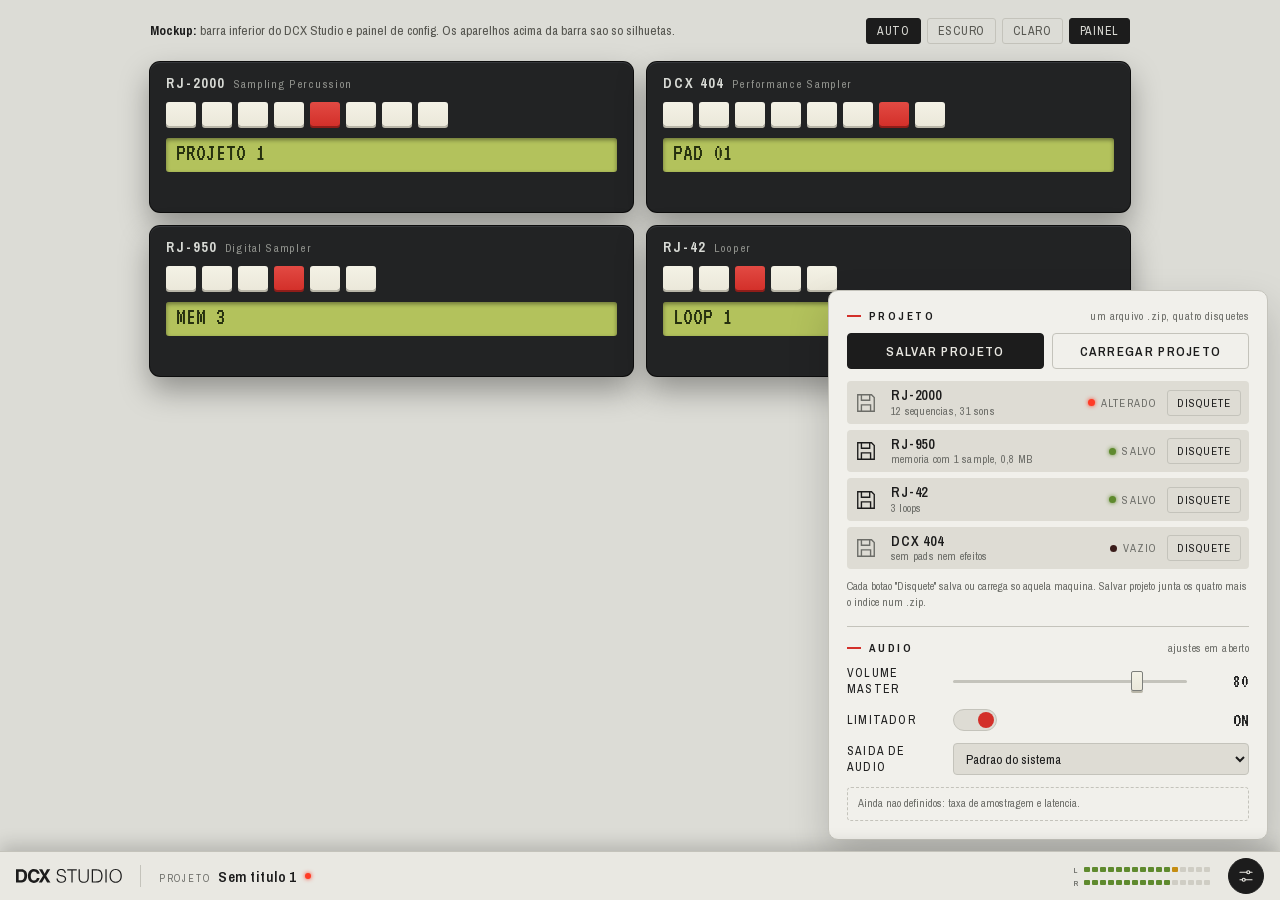
==== studio-barra/mockup.html @ 4e8f0595 "Mockups: DCX 404 v4, RJ-45 e barra do Studio (CSS pelo Pages), logos provisorias Co-Authored-By: Cla" ====
<!DOCTYPE html>
<html lang="pt-BR">
<head>
<meta charset="UTF-8">
<meta name="viewport" content="width=device-width, initial-scale=1">
<title>DCX Studio, barra inferior (mockup)</title>
<!--
  Mockup da barra inferior do DCX Studio (GPL-3.0): logo, nome do projeto, VU meter discreto e
  engrenagem de config. O painel de config tem Projeto (Salvar, Carregar e os 4 disquetes) e
  Audio (ajustes ainda em aberto). Autocontido: fontes em ./fonts, logo embutida, nada de ../../rj-*.
  Espirito Braun dos anos 60: poucos elementos, alinhados, um acento so (o vermelho da casa).
  Ganchos para a etapa 2:
    - data-ctrl="projeto-nome" | "vu" | "config" | "salvar" | "carregar" | "master" | "limitador" | "saida";
    - cada disquete: [data-disk="rj2000|rj950|rj42|dcx404"] com data-state="salvo|alterado|vazio";
    - painel aberto: .cfg.open ; tema do Studio: html[data-theme="dark|light"] (sem atributo = segue o sistema).
-->
<style>
@font-face { font-family: "Archivo Narrow"; font-weight: 400 700; font-display: swap;
  src: url("fonts/archivo-narrow-latin-ext.woff2") format("woff2");
  unicode-range: U+0100-02BA, U+02BD-02C5, U+02C7-02CC, U+02CE-02D7, U+02DD-02FF, U+0304, U+0308, U+0329, U+1D00-1DBF, U+1E00-1E9F, U+1EF2-1EFF, U+2020, U+20A0-20AB, U+20AD-20C4, U+2113, U+2C60-2C7F, U+A720-A7FF; }
@font-face { font-family: "Archivo Narrow"; font-weight: 400 700; font-display: swap;
  src: url("fonts/archivo-narrow-latin.woff2") format("woff2");
  unicode-range: U+0000-00FF, U+0131, U+0152-0153, U+02BB-02BC, U+02C6, U+02DA, U+02DC, U+0304, U+0308, U+0329, U+2000-206F, U+20AC, U+2122, U+2191, U+2193, U+2212, U+2215, U+FEFF, U+FFFD; }
@font-face { font-family: "VT323"; font-weight: 400; font-display: swap;
  src: url("fonts/vt323-latin.woff2") format("woff2");
  unicode-range: U+0000-00FF, U+0131, U+0152-0153, U+02BB-02BC, U+02C6, U+02DA, U+02DC, U+0304, U+0308, U+0329, U+2000-206F, U+20AC, U+2122, U+2191, U+2193, U+2212, U+2215, U+FEFF, U+FFFD; }

/* tokens do Studio (mesmos valores do base.css), mais os da barra, claro e escuro */
:root {
  --page: #2a2a29; --page-ink: #9a9a94; --ink: #d9d9d3; --ink-dim: #a3a39d; --rule: #4b8ad0;
  --key: #ebe8da; --key-red: #d3302a; --led-off: #3a1c1a; --led-on: #ff3b26;
  --lcd-glass: #b3c25c; --lcd-ink: #26300f;
  --rack-face: #222324; --rack-ink: #d8dad5; --rack-block: #121314;
  --font: "Archivo Narrow", "Helvetica Neue", Arial, sans-serif; --lcd-font: "VT323", "Courier New", monospace;
  --bar: #1b1c1d; --bar-ink: #d8dad5; --bar-dim: #8d8f8a; --bar-line: #34363a; --bar-shadow: rgba(0,0,0,.5);
  --panel: #232425; --field: #141516; --seg-off: #2e3032; --seg-ok: #8fae5a; --seg-hot: #d9a53a; --seg-clip: #d3302a;
}
@media (prefers-color-scheme: light) {
  :root:not([data-theme="dark"]) {
    --page: #dcdcd6; --page-ink: #55554f; --ink: #1c1c1c; --ink-dim: #55554f;
    --bar: #e9e8e2; --bar-ink: #1c1c1c; --bar-dim: #6c6d68; --bar-line: #c4c3bb; --bar-shadow: rgba(0,0,0,.18);
    --panel: #f1f0eb; --field: #dedcd4; --seg-off: #cfcdc4; --seg-ok: #5f8a2e; --seg-hot: #c58d12;
  }
}
:root[data-theme="light"] {
  --page: #dcdcd6; --page-ink: #55554f; --ink: #1c1c1c; --ink-dim: #55554f;
  --bar: #e9e8e2; --bar-ink: #1c1c1c; --bar-dim: #6c6d68; --bar-line: #c4c3bb; --bar-shadow: rgba(0,0,0,.18);
  --panel: #f1f0eb; --field: #dedcd4; --seg-off: #cfcdc4; --seg-ok: #5f8a2e; --seg-hot: #c58d12;
}

* { box-sizing: border-box; }
html, body { margin: 0; }
body { background: var(--page); color: var(--page-ink); font-family: var(--font); min-height: 100vh;
  padding: 18px 16px 96px; -webkit-font-smoothing: antialiased; }
button, select, input { font-family: inherit; color: inherit; }
button { cursor: pointer; }
button:focus-visible, select:focus-visible, input:focus-visible { outline: 2px solid var(--rule); outline-offset: 2px; }

/* ---- aviso do mockup (fora do Studio) ---- */
.note { max-width: 980px; margin: 0 auto 18px; font-size: 13px; line-height: 1.5; display: flex; flex-wrap: wrap; gap: 8px 18px; align-items: center; }
.note b { color: var(--ink); }
.note .tools { display: flex; gap: 6px; margin-left: auto; }
.tool { background: transparent; border: 1px solid var(--bar-line); color: var(--page-ink); border-radius: 3px; padding: 4px 10px; font-size: 12px; letter-spacing: .06em; text-transform: uppercase; }
.tool[aria-pressed="true"] { background: var(--ink); color: var(--page); border-color: var(--ink); }

/* ---- o Studio, so como silhueta: 4 aparelhos no rack ---- */
.rack { max-width: 980px; margin: 0 auto; display: grid; grid-template-columns: 1fr 1fr; gap: 14px; }
.unit { background: var(--rack-face); color: var(--rack-ink); border-radius: 10px; padding: 12px 16px 16px; min-height: 150px;
  box-shadow: 0 1px 0 #34363a inset, 0 0 0 1px #0d0d0d, 0 14px 30px rgba(0,0,0,.35); position: relative; }
.unit h3 { margin: 0 0 10px; font-size: 14px; letter-spacing: .14em; font-weight: 700; }
.unit h3 small { font-weight: 400; letter-spacing: .06em; color: #8d8f8a; margin-left: 8px; }
.unit .keys { display: flex; gap: 6px; flex-wrap: wrap; }
.unit .keys i { width: 30px; height: 24px; border-radius: 3px; background: linear-gradient(#f4f2e6, var(--key)); box-shadow: 0 2px 0 #b9b6a8; }
.unit .keys i.r { background: linear-gradient(#e24a43, var(--key-red)); box-shadow: 0 2px 0 #8f1d19; }
.unit .lcd { margin-top: 12px; height: 34px; border-radius: 3px; background: var(--lcd-glass); color: var(--lcd-ink); font-family: var(--lcd-font); font-size: 24px; padding: 3px 10px; box-shadow: inset 0 2px 4px rgba(0,0,0,.4); }
.unit.wide { grid-column: 1 / -1; min-height: 110px; }

/* ================= a barra ================= */
.bar { position: fixed; left: 0; right: 0; bottom: 0; z-index: 20; height: 48px; padding-bottom: env(safe-area-inset-bottom);
  background: var(--bar); color: var(--bar-ink); border-top: 1px solid var(--bar-line);
  box-shadow: 0 -6px 18px var(--bar-shadow); display: flex; align-items: center; gap: 18px; padding: 0 16px; box-sizing: content-box; }
.bar .logo { height: 14px; width: auto; flex: none; color: var(--bar-ink); display: block; }
.bar .sep { width: 1px; height: 22px; background: var(--bar-line); flex: none; }
.bar .proj { display: flex; align-items: baseline; gap: 8px; min-width: 0; background: transparent; border: 0; padding: 4px 0; text-align: left; }
.bar .proj .lbl { font-size: 10px; letter-spacing: .18em; text-transform: uppercase; color: var(--bar-dim); }
.bar .proj .name { font-size: 15px; font-weight: 600; letter-spacing: .03em; white-space: nowrap; overflow: hidden; text-overflow: ellipsis; }
.bar .proj .dirty { width: 6px; height: 6px; border-radius: 50%; background: var(--led-on); align-self: center; box-shadow: 0 0 4px var(--led-on); }
.bar .sp { flex: 1; }

/* VU: 16 segmentos finos, canal unico por canal, discreto */
.vu { display: flex; flex-direction: column; gap: 3px; flex: none; }
.vu .row { display: flex; gap: 2px; align-items: center; }
.vu .row b { font-size: 8px; width: 8px; color: var(--bar-dim); font-weight: 600; }
.vu .seg { width: 6px; height: 5px; border-radius: 1px; background: var(--seg-off); }
.vu .seg.on { background: var(--seg-ok); }
.vu .seg.on.hot { background: var(--seg-hot); }
.vu .seg.on.clip { background: var(--seg-clip); }

.cfg-btn { width: 36px; height: 36px; border-radius: 50%; border: 1px solid var(--bar-line); background: transparent; display: grid; place-items: center; flex: none; color: var(--bar-ink); }
.cfg-btn svg { width: 18px; height: 18px; }
.cfg-btn[aria-expanded="true"] { background: var(--bar-ink); color: var(--bar); border-color: var(--bar-ink); }

/* ================= painel de config ================= */
.cfg { position: fixed; right: 12px; bottom: 60px; z-index: 19; width: 440px; max-width: calc(100vw - 24px); max-height: calc(100vh - 76px); overflow: auto;
  background: var(--panel); color: var(--bar-ink); border: 1px solid var(--bar-line); border-radius: 10px;
  box-shadow: 0 18px 40px var(--bar-shadow); padding: 4px 18px 18px; display: none; }
.cfg.open { display: block; }
.cfg section { padding-top: 14px; }
.cfg section + section { border-top: 1px solid var(--bar-line); margin-top: 16px; }
.cfg h2 { margin: 0 0 10px; font-size: 11px; font-weight: 700; letter-spacing: .22em; text-transform: uppercase; display: flex; align-items: center; gap: 8px; }
.cfg h2::before { content: ""; width: 14px; height: 2px; background: var(--key-red); }
.cfg h2 em { margin-left: auto; font-style: normal; font-weight: 400; letter-spacing: .04em; text-transform: none; font-size: 11px; color: var(--bar-dim); }

.btns { display: flex; gap: 8px; margin-bottom: 12px; }
.btn { flex: 1; height: 36px; border-radius: 4px; border: 1px solid var(--bar-line); background: transparent; font-size: 13px; letter-spacing: .1em; text-transform: uppercase; font-weight: 600; }
.btn.main { background: var(--bar-ink); color: var(--bar); border-color: var(--bar-ink); }
.btn:hover { border-color: var(--bar-ink); }

.disks { list-style: none; margin: 0; padding: 0; display: grid; gap: 6px; }
.disk { display: grid; grid-template-columns: 26px 1fr auto auto; align-items: center; gap: 10px; padding: 7px 8px; border-radius: 4px; background: var(--field); }
.disk .fl { width: 22px; height: 22px; color: var(--bar-dim); }
.disk[data-state="salvo"] .fl { color: var(--bar-ink); }
.disk .nm { font-size: 14px; font-weight: 600; letter-spacing: .06em; line-height: 1.1; }
.disk .nm small { display: block; font-weight: 400; font-size: 11px; letter-spacing: .02em; color: var(--bar-dim); margin-top: 1px; }
.disk .st { font-size: 11px; letter-spacing: .1em; text-transform: uppercase; color: var(--bar-dim); display: flex; align-items: center; gap: 6px; }
.disk .st i { width: 7px; height: 7px; border-radius: 50%; background: var(--led-off); }
.disk[data-state="salvo"] .st i { background: var(--seg-ok); box-shadow: 0 0 4px var(--seg-ok); }
.disk[data-state="alterado"] .st i { background: var(--led-on); box-shadow: 0 0 4px var(--led-on); }
.disk .one { height: 26px; padding: 0 9px; border-radius: 3px; border: 1px solid var(--bar-line); background: transparent; font-size: 11px; letter-spacing: .08em; text-transform: uppercase; }
.disk .one:hover { border-color: var(--bar-ink); }
.foot { margin: 10px 0 0; font-size: 11px; color: var(--bar-dim); line-height: 1.4; }

.field { display: grid; grid-template-columns: 96px 1fr 52px; align-items: center; gap: 10px; margin-bottom: 12px; }
.field label { font-size: 12px; letter-spacing: .1em; text-transform: uppercase; }
.field output { font-family: var(--lcd-font); font-size: 20px; text-align: right; color: var(--bar-ink); }
input[type=range] { -webkit-appearance: none; appearance: none; width: 100%; height: 22px; background: transparent; margin: 0; }
input[type=range]::-webkit-slider-runnable-track { height: 3px; background: var(--bar-line); border-radius: 2px; }
input[type=range]::-moz-range-track { height: 3px; background: var(--bar-line); border-radius: 2px; }
input[type=range]::-webkit-slider-thumb { -webkit-appearance: none; width: 12px; height: 20px; margin-top: -8.5px; border-radius: 2px; background: linear-gradient(#f4f2e6, var(--key)); border: 1px solid #7d7f7b; box-shadow: 0 2px 0 #b9b6a8; }
input[type=range]::-moz-range-thumb { width: 12px; height: 20px; border-radius: 2px; background: var(--key); border: 1px solid #7d7f7b; }
.sw { width: 44px; height: 22px; border-radius: 11px; border: 1px solid var(--bar-line); background: var(--field); position: relative; padding: 0; }
.sw::after { content: ""; position: absolute; top: 2px; left: 2px; width: 16px; height: 16px; border-radius: 50%; background: var(--bar-dim); transition: transform .15s, background .15s; }
.sw[aria-checked="true"]::after { transform: translateX(22px); background: var(--key-red); }
select { height: 32px; border-radius: 4px; border: 1px solid var(--bar-line); background: var(--field); padding: 0 8px; font-size: 13px; width: 100%; grid-column: 2 / 4; }
.open-items { margin: 4px 0 0; padding: 8px 10px; border: 1px dashed var(--bar-line); border-radius: 4px; font-size: 11px; line-height: 1.45; color: var(--bar-dim); }

@media (max-width: 640px) {
  .rack { grid-template-columns: 1fr; }
  .bar { gap: 12px; padding: 0 12px; }
  .bar .proj .lbl, .vu .row b { display: none; }
  .bar .logo { height: 11px; }
  .vu .seg { width: 4px; }
  .cfg { right: 8px; left: 8px; width: auto; max-width: none; }
  .field { grid-template-columns: 80px 1fr 46px; }
}
</style>
</head>
<body>
<p class="note">
  <span><b>Mockup:</b> barra inferior do DCX Studio e painel de config. Os aparelhos acima da barra sao so silhuetas.</span>
  <span class="tools" role="group" aria-label="Opcoes do mockup">
    <button class="tool" id="t-auto" aria-pressed="true">Auto</button>
    <button class="tool" id="t-dark" aria-pressed="false">Escuro</button>
    <button class="tool" id="t-light" aria-pressed="false">Claro</button>
    <button class="tool" id="t-panel" aria-pressed="true">Painel</button>
  </span>
</p>

<main class="rack">
  <div class="unit"><h3>RJ-2000<small>Sampling Percussion</small></h3><div class="keys"><i></i><i></i><i></i><i></i><i class="r"></i><i></i><i></i><i></i></div><div class="lcd">PROJETO 1</div></div>
  <div class="unit"><h3>DCX 404<small>Performance Sampler</small></h3><div class="keys"><i></i><i></i><i></i><i></i><i></i><i></i><i class="r"></i><i></i></div><div class="lcd">PAD 01</div></div>
  <div class="unit"><h3>RJ-950<small>Digital Sampler</small></h3><div class="keys"><i></i><i></i><i></i><i class="r"></i><i></i><i></i></div><div class="lcd">MEM 3</div></div>
  <div class="unit"><h3>RJ-42<small>Looper</small></h3><div class="keys"><i></i><i></i><i class="r"></i><i></i><i></i></div><div class="lcd">LOOP 1</div></div>
</main>

<!-- ================= painel de config ================= -->
<div class="cfg open" id="cfg" role="dialog" aria-label="Configuracoes do Studio">
  <section aria-labelledby="h-proj">
    <h2 id="h-proj">Projeto <em>um arquivo .zip, quatro disquetes</em></h2>
    <div class="btns">
      <button class="btn main" data-ctrl="salvar">Salvar projeto</button>
      <button class="btn" data-ctrl="carregar">Carregar projeto</button>
    </div>
    <ul class="disks">
      <li class="disk" data-disk="rj2000" data-state="alterado">
        <svg class="fl" viewBox="0 0 24 24" fill="none" stroke="currentColor" stroke-width="1.5" aria-hidden="true"><path d="M3 3h15l3 3v15H3z"/><path d="M7 3v6h9V3M7 21v-7h10v7"/></svg>
        <span class="nm">RJ-2000<small>12 sequencias, 31 sons</small></span>
        <span class="st"><i></i>alterado</span><button class="one">Disquete</button></li>
      <li class="disk" data-disk="rj950" data-state="salvo">
        <svg class="fl" viewBox="0 0 24 24" fill="none" stroke="currentColor" stroke-width="1.5" aria-hidden="true"><path d="M3 3h15l3 3v15H3z"/><path d="M7 3v6h9V3M7 21v-7h10v7"/></svg>
        <span class="nm">RJ-950<small>memoria com 1 sample, 0,8 MB</small></span>
        <span class="st"><i></i>salvo</span><button class="one">Disquete</button></li>
      <li class="disk" data-disk="rj42" data-state="salvo">
        <svg class="fl" viewBox="0 0 24 24" fill="none" stroke="currentColor" stroke-width="1.5" aria-hidden="true"><path d="M3 3h15l3 3v15H3z"/><path d="M7 3v6h9V3M7 21v-7h10v7"/></svg>
        <span class="nm">RJ-42<small>3 loops</small></span>
        <span class="st"><i></i>salvo</span><button class="one">Disquete</button></li>
      <li class="disk" data-disk="dcx404" data-state="vazio">
        <svg class="fl" viewBox="0 0 24 24" fill="none" stroke="currentColor" stroke-width="1.5" aria-hidden="true"><path d="M3 3h15l3 3v15H3z"/><path d="M7 3v6h9V3M7 21v-7h10v7"/></svg>
        <span class="nm">DCX 404<small>sem pads nem efeitos</small></span>
        <span class="st"><i></i>vazio</span><button class="one">Disquete</button></li>
    </ul>
    <p class="foot">Cada botao "Disquete" salva ou carrega so aquela maquina. Salvar projeto junta os quatro mais o indice num .zip.</p>
  </section>

  <section aria-labelledby="h-audio">
    <h2 id="h-audio">Audio <em>ajustes em aberto</em></h2>
    <div class="field"><label for="master">Volume master</label><input id="master" data-ctrl="master" type="range" min="0" max="100" value="80"><output id="master-o">80</output></div>
    <div class="field"><label id="l-lim">Limitador</label><button class="sw" data-ctrl="limitador" role="switch" aria-checked="true" aria-labelledby="l-lim"></button><output>ON</output></div>
    <div class="field"><label for="saida">Saida de audio</label>
      <select id="saida" data-ctrl="saida"><option>Padrao do sistema</option><option>Alto-falantes internos</option><option>Fones de ouvido</option><option>Interface USB</option></select></div>
    <p class="open-items">Ainda nao definidos: taxa de amostragem e latencia.</p>
  </section>
</div>

<!-- ================= a barra ================= -->
<footer class="bar" role="contentinfo">
  <svg class="logo" role="img" aria-label="DCX Studio" viewBox="0 0 741 98" fill="none" xmlns="http://www.w3.org/2000/svg">
<path d="M654.864 48.64C654.864 41.8987 655.76 35.584 657.552 29.696C659.429 23.808 662.16 18.688 665.744 14.336C669.328 9.89867 673.765 6.4 679.056 3.84C684.347 1.28 690.448 0 697.36 0C704.528 0 710.8 1.28 716.176 3.84C721.637 6.31467 726.16 9.77067 729.744 14.208C733.413 18.56 736.144 23.7227 737.936 29.696C739.813 35.584 740.752 41.8987 740.752 48.64C740.752 55.296 739.813 61.568 737.936 67.456C736.144 73.2587 733.456 78.3787 729.872 82.816C726.288 87.168 721.808 90.624 716.432 93.184C711.056 95.744 704.827 97.024 697.744 97.024C690.661 97.024 684.432 95.744 679.056 93.184C673.68 90.624 669.2 87.168 665.616 82.816C662.032 78.3787 659.344 73.2587 657.552 67.456C655.76 61.568 654.864 55.296 654.864 48.64ZM697.872 89.6C703.845 89.6 708.965 88.4907 713.232 86.272C717.584 83.968 721.125 80.9387 723.856 77.184C726.672 73.4293 728.72 69.0773 730 64.128C731.365 59.1787 732.048 54.016 732.048 48.64C732.048 42.24 731.237 36.5227 729.616 31.488C728.08 26.368 725.819 22.016 722.832 18.432C719.845 14.848 716.219 12.1173 711.952 10.24C707.685 8.36266 702.907 7.424 697.616 7.424C691.728 7.424 686.608 8.576 682.256 10.88C677.989 13.184 674.448 16.256 671.632 20.096C668.901 23.8507 666.853 28.2027 665.488 33.152C664.208 38.1013 663.568 43.264 663.568 48.64C663.568 54.1013 664.208 59.3067 665.488 64.256C666.853 69.2053 668.901 73.5573 671.632 77.312C674.448 81.0667 677.989 84.0533 682.256 86.272C686.608 88.4907 691.813 89.6 697.872 89.6Z" fill="currentColor"/>
<path d="M625.895 94.592V2.43201H634.599V94.592H625.895Z" fill="currentColor"/>
<path d="M530.448 94.592V2.43201H561.936C564.496 2.43201 567.013 2.51734 569.488 2.688C571.963 2.77334 574.395 3.07201 576.784 3.58401C579.173 4.01067 581.477 4.69334 583.696 5.632C586 6.57067 588.219 7.80801 590.352 9.34401C593.424 11.5627 595.941 14.2933 597.904 17.536C599.867 20.6933 601.403 24.064 602.512 27.648C603.707 31.1467 604.517 34.7307 604.944 38.4C605.456 41.984 605.712 45.312 605.712 48.384C605.712 51.456 605.499 54.5707 605.072 57.728C604.731 60.8853 604.133 64 603.28 67.072C602.427 70.0587 601.275 72.96 599.824 75.776C598.459 78.5067 596.709 81.024 594.576 83.328C592.443 85.7173 590.096 87.6373 587.536 89.088C585.061 90.5387 582.416 91.6907 579.6 92.544C576.869 93.312 574.011 93.8667 571.024 94.208C568.037 94.464 565.008 94.592 561.936 94.592H530.448ZM539.152 87.168H560.016C563.941 87.168 567.611 86.9547 571.024 86.528C574.523 86.016 578.064 84.8213 581.648 82.944C584.72 81.408 587.237 79.3173 589.2 76.672C591.163 74.0267 592.699 71.168 593.808 68.096C595.003 64.9387 595.813 61.6533 596.24 58.24C596.752 54.8267 597.008 51.5413 597.008 48.384C597.008 45.056 596.795 41.6853 596.368 38.272C595.941 34.7733 595.131 31.488 593.936 28.416C592.741 25.2587 591.12 22.4 589.072 19.84C587.024 17.1947 584.379 15.0187 581.136 13.312C578.405 11.8613 575.163 10.9227 571.408 10.496C567.653 10.0693 563.856 9.856 560.016 9.856H539.152V87.168Z" fill="currentColor"/>
<path d="M438.201 2.43201H446.905V57.344C446.905 68.7787 449.038 77.0133 453.305 82.048C457.572 87.0827 464.441 89.6 473.913 89.6C478.862 89.6 483.044 88.96 486.457 87.68C489.956 86.3147 492.772 84.3093 494.905 81.664C497.038 78.9333 498.574 75.5627 499.513 71.552C500.452 67.5413 500.921 62.8053 500.921 57.344V2.43201H509.625V59.904C509.625 71.936 506.638 81.152 500.665 87.552C494.777 93.8667 485.86 97.024 473.913 97.024C461.881 97.024 452.921 93.7813 447.033 87.296C441.145 80.8107 438.201 71.68 438.201 59.904V2.43201Z" fill="currentColor"/>
<path d="M358.628 2.43201H425.7V9.856H396.516V94.592H387.812V9.856H358.628V2.43201Z" fill="currentColor"/>
<path d="M292.282 67.072C292.623 71.168 293.519 74.6667 294.97 77.568C296.506 80.384 298.426 82.688 300.73 84.48C303.119 86.272 305.85 87.5947 308.922 88.448C311.994 89.216 315.279 89.6 318.778 89.6C322.874 89.6 326.415 89.088 329.402 88.064C332.389 87.04 334.821 85.6747 336.698 83.968C338.575 82.176 339.941 80.128 340.794 77.824C341.733 75.52 342.202 73.088 342.202 70.528C342.202 66.944 341.391 64.0427 339.77 61.824C338.149 59.6053 336.015 57.8133 333.37 56.448C330.81 54.9973 327.823 53.8453 324.41 52.992C321.082 52.1387 317.626 51.328 314.042 50.56C310.543 49.7067 307.087 48.7253 303.674 47.616C300.346 46.5067 297.359 45.0133 294.714 43.136C292.154 41.2587 290.063 38.8693 288.442 35.968C286.821 32.9813 286.01 29.2267 286.01 24.704C286.01 21.5467 286.65 18.4747 287.93 15.488C289.295 12.5013 291.258 9.856 293.818 7.552C296.463 5.248 299.749 3.41333 303.674 2.048C307.599 0.682665 312.122 0 317.242 0C322.447 0 326.97 0.725332 330.81 2.17599C334.735 3.62666 337.978 5.632 340.538 8.192C343.098 10.6667 345.018 13.568 346.298 16.896C347.578 20.224 348.218 23.7653 348.218 27.52H339.898C339.898 24.0213 339.258 20.992 337.978 18.432C336.783 15.872 335.119 13.7813 332.986 12.16C330.853 10.5387 328.421 9.344 325.69 8.576C322.959 7.808 320.143 7.424 317.242 7.424C312.805 7.424 309.05 8.064 305.978 9.344C302.991 10.5387 300.602 12.1173 298.81 14.08C297.018 16.0427 295.781 18.2187 295.098 20.608C294.415 22.9973 294.287 25.3867 294.714 27.776C295.226 30.7627 296.421 33.152 298.298 34.944C300.175 36.736 302.479 38.2293 305.21 39.424C307.941 40.5333 310.927 41.472 314.17 42.24C317.498 42.9227 320.869 43.6907 324.282 44.544C327.695 45.312 330.981 46.2507 334.138 47.36C337.381 48.4693 340.239 49.9627 342.714 51.84C345.189 53.7173 347.151 56.1493 348.602 59.136C350.138 62.0373 350.906 65.7067 350.906 70.144C350.906 78.6773 347.962 85.2907 342.074 89.984C336.186 94.6773 327.909 97.024 317.242 97.024C312.463 97.024 308.026 96.384 303.93 95.104C299.834 93.9093 296.293 92.0747 293.306 89.6C290.319 87.04 287.973 83.9253 286.266 80.256C284.645 76.5013 283.834 72.1067 283.834 67.072H292.282Z" fill="currentColor"/>
<path d="M241.142 94.592H217.767L200.267 63.217L181.767 94.592H159.392L189.017 47.6545L160.83 2.46704H183.83L200.267 32.4045L217.142 2.46704H239.392L211.205 46.9045L241.142 94.592Z" fill="currentColor"/>
<path d="M152.38 87.717C145.505 94.0087 136.713 97.1545 126.005 97.1545C112.755 97.1545 102.338 92.9045 94.755 84.4045C87.1717 75.8629 83.38 64.1545 83.38 49.2795C83.38 33.1962 87.6925 20.8004 96.3175 12.092C103.818 4.50871 113.359 0.717041 124.943 0.717041C140.443 0.717041 151.776 5.80037 158.943 15.967C162.901 21.6754 165.026 27.4045 165.318 33.1545H146.068C144.818 28.7379 143.213 25.4045 141.255 23.1545C137.755 19.1545 132.568 17.1545 125.693 17.1545C118.693 17.1545 113.172 19.9879 109.13 25.6545C105.088 31.2795 103.068 39.2587 103.068 49.592C103.068 59.9254 105.193 67.6754 109.443 72.842C113.734 77.967 119.172 80.5295 125.755 80.5295C132.505 80.5295 137.651 78.3212 141.193 73.9045C143.151 71.5295 144.776 67.967 146.068 63.217H165.13C163.463 73.2587 159.213 81.4254 152.38 87.717Z" fill="currentColor"/>
<path d="M39.6875 94.592H0V2.46704H39.6875C45.3958 2.55037 50.1458 3.21704 53.9375 4.46704C60.3958 6.59204 65.625 10.4879 69.625 16.1545C72.8333 20.7379 75.0208 25.6962 76.1875 31.0295C77.3542 36.3629 77.9375 41.4462 77.9375 46.2795C77.9375 58.5295 75.4792 68.9045 70.5625 77.4045C63.8958 88.8629 53.6042 94.592 39.6875 94.592ZM54 25.967C51.0417 20.967 45.1875 18.467 36.4375 18.467H18.6875V78.592H36.4375C45.5208 78.592 51.8542 74.1129 55.4375 65.1545C57.3958 60.2379 58.375 54.3837 58.375 47.592C58.375 38.217 56.9167 31.0087 54 25.967Z" fill="currentColor"/>
</svg>
  <span class="sep"></span>
  <button class="proj" data-ctrl="projeto-nome" title="Renomear o projeto"><span class="lbl">Projeto</span><span class="name">Sem titulo 1</span><i class="dirty" title="Alteracoes nao salvas"></i></button>
  <span class="sp"></span>
  <div class="vu" data-ctrl="vu" aria-label="Nivel de saida" role="img">
    <div class="row"><b>L</b></div><div class="row"><b>R</b></div>
  </div>
  <button class="cfg-btn" id="cfg-btn" data-ctrl="config" aria-expanded="true" aria-controls="cfg" aria-label="Configuracoes">
    <svg viewBox="0 0 24 24" fill="none" stroke="currentColor" stroke-width="1.6" stroke-linecap="round" aria-hidden="true"><path d="M4 7h9M17 7h3M4 17h3M11 17h9"/><circle cx="15" cy="7" r="2"/><circle cx="9" cy="17" r="2"/></svg>
  </button>
</footer>

<script>
(function () {
  var root = document.documentElement;
  function $(s) { return document.querySelector(s); }
  // tema (so do mockup): auto segue o sistema
  var tb = { auto: $('#t-auto'), dark: $('#t-dark'), light: $('#t-light') };
  function theme(t) {
    if (t === 'auto') root.removeAttribute('data-theme'); else root.setAttribute('data-theme', t);
    for (var k in tb) tb[k].setAttribute('aria-pressed', k === t);
  }
  for (var k in tb) (function (k) { tb[k].addEventListener('click', function () { theme(k); }); })(k);
  // painel
  var cfg = $('#cfg'), btn = $('#cfg-btn'), tp = $('#t-panel');
  function panel(open) { cfg.classList.toggle('open', open); btn.setAttribute('aria-expanded', open); tp.setAttribute('aria-pressed', open); }
  btn.addEventListener('click', function () { panel(!cfg.classList.contains('open')); });
  tp.addEventListener('click', function () { panel(!cfg.classList.contains('open')); });
  document.addEventListener('keydown', function (e) { if (e.key === 'Escape') panel(false); });
  // volume e limitador
  $('#master').addEventListener('input', function (e) { $('#master-o').textContent = e.target.value; });
  var sw = $('.sw');
  sw.addEventListener('click', function () { var on = sw.getAttribute('aria-checked') !== 'true'; sw.setAttribute('aria-checked', on); sw.parentNode.querySelector('output').textContent = on ? 'ON' : 'OFF'; });
  // VU de mentira: 16 segmentos por canal
  var N = 16, rows = document.querySelectorAll('.vu .row'), segs = [];
  rows.forEach(function (r) { var a = []; for (var i = 0; i < N; i++) { var s = document.createElement('span'); s.className = 'seg'; r.appendChild(s); a.push(s); } segs.push(a); });
  var lvl = [0, 0], t = 0;
  function tick() {
    t += 0.09;
    var base = 0.5 + 0.28 * Math.sin(t) + 0.12 * Math.sin(t * 2.7);
    for (var c = 0; c < 2; c++) {
      var target = Math.max(0, Math.min(1, base + (Math.random() - 0.5) * 0.25 - c * 0.04));
      lvl[c] = target > lvl[c] ? target : lvl[c] * 0.88 + target * 0.12;
      var on = Math.round(lvl[c] * N);
      for (var i = 0; i < N; i++) segs[c][i].className = 'seg' + (i < on ? ' on' + (i >= 14 ? ' clip' : i >= 11 ? ' hot' : '') : '');
    }
  }
  tick(); setInterval(tick, 60);
})();
</script>
</body>
</html>
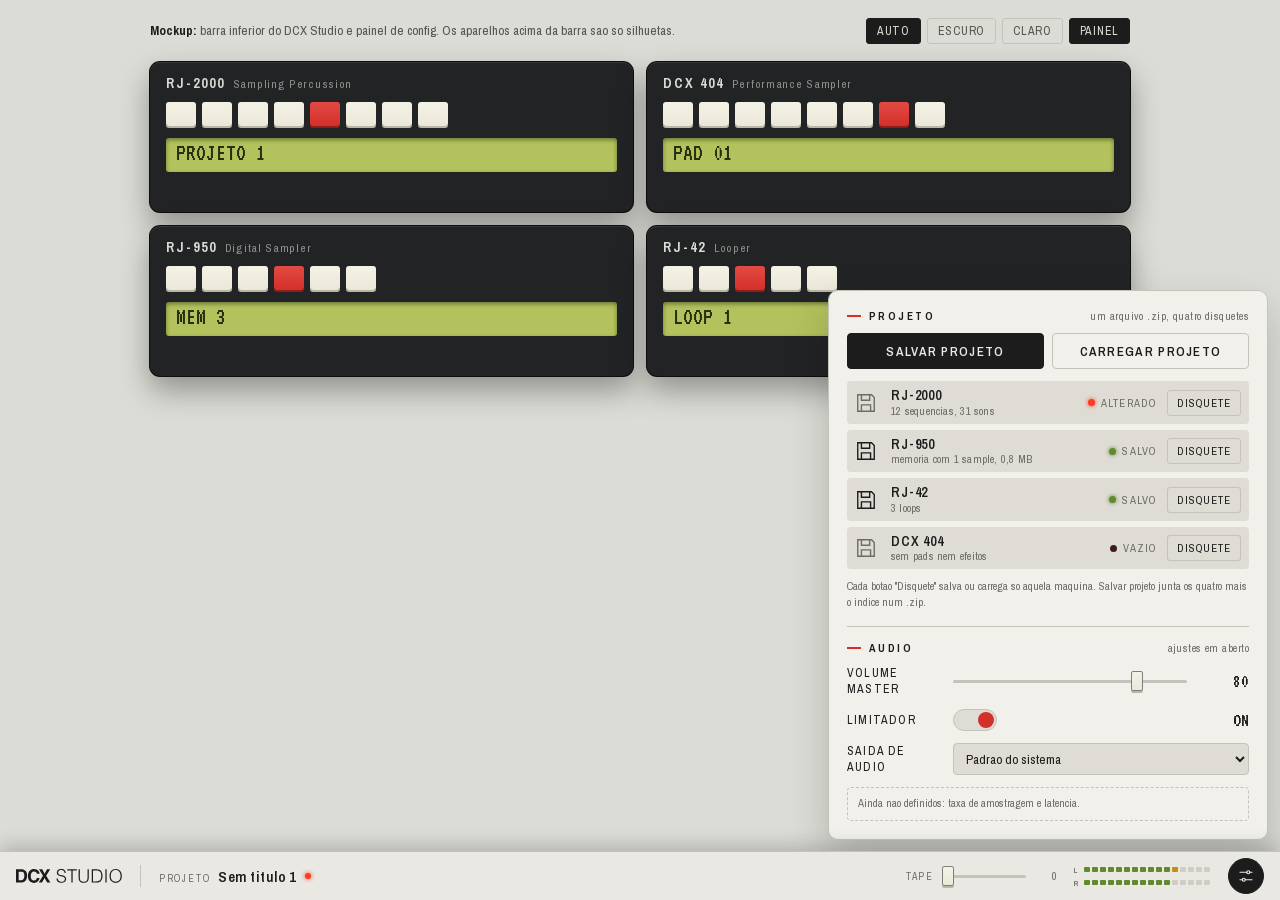
==== commit dd8b5d59: "Mockup da barra: controle TAPE Co-Authored-By: Claude Sonnet 5.5 <noreply@anthropic.com>" ====
--- a/studio-barra/mockup.html
+++ b/studio-barra/mockup.html
@@ -10,7 +10,7 @@
   Audio (ajustes ainda em aberto). Autocontido: fontes em ./fonts, logo embutida, nada de ../../rj-*.
   Espirito Braun dos anos 60: poucos elementos, alinhados, um acento so (o vermelho da casa).
   Ganchos para a etapa 2:
-    - data-ctrl="projeto-nome" | "vu" | "config" | "salvar" | "carregar" | "master" | "limitador" | "saida";
+    - data-ctrl="projeto-nome" | "tape" | "vu" | "config" | "salvar" | "carregar" | "master" | "limitador" | "saida";
     - cada disquete: [data-disk="rj2000|rj950|rj42|dcx404"] com data-state="salvo|alterado|vazio";
     - painel aberto: .cfg.open ; tema do Studio: html[data-theme="dark|light"] (sem atributo = segue o sistema).
 -->
@@ -87,6 +87,11 @@
 .bar .proj .dirty { width: 6px; height: 6px; border-radius: 50%; background: var(--led-on); align-self: center; box-shadow: 0 0 4px var(--led-on); }
 .bar .sp { flex: 1; }
 
+.tape { display: flex; align-items: center; gap: 8px; flex: none; }
+.tape .lbl { font-size: 10px; letter-spacing: .18em; text-transform: uppercase; color: var(--bar-dim); }
+.tape input[type=range] { width: 84px; }
+.tape output { font-size: 11px; width: 22px; text-align: right; color: var(--bar-dim); font-variant-numeric: tabular-nums; }
+
 /* VU: 16 segmentos finos, canal unico por canal, discreto */
 .vu { display: flex; flex-direction: column; gap: 3px; flex: none; }
 .vu .row { display: flex; gap: 2px; align-items: center; }
@@ -150,6 +155,8 @@
   .bar .proj .lbl, .vu .row b { display: none; }
   .bar .logo { height: 11px; }
   .vu .seg { width: 4px; }
+  .tape .lbl { display: none; }
+  .tape input[type=range] { width: 60px; }
   .cfg { right: 8px; left: 8px; width: auto; max-width: none; }
   .field { grid-template-columns: 80px 1fr 46px; }
 }
@@ -228,6 +235,7 @@
   <span class="sep"></span>
   <button class="proj" data-ctrl="projeto-nome" title="Renomear o projeto"><span class="lbl">Projeto</span><span class="name">Sem titulo 1</span><i class="dirty" title="Alteracoes nao salvas"></i></button>
   <span class="sp"></span>
+  <label class="tape" title="Fita no master: satura toda a mistura. 0 = som igual"><span class="lbl">Tape</span><input id="bar-tape" data-ctrl="tape" type="range" min="0" max="100" value="0" aria-label="Tape (fita no master)"><output id="bar-tape-o">0</output></label>
   <div class="vu" data-ctrl="vu" aria-label="Nivel de saida" role="img">
     <div class="row"><b>L</b></div><div class="row"><b>R</b></div>
   </div>
